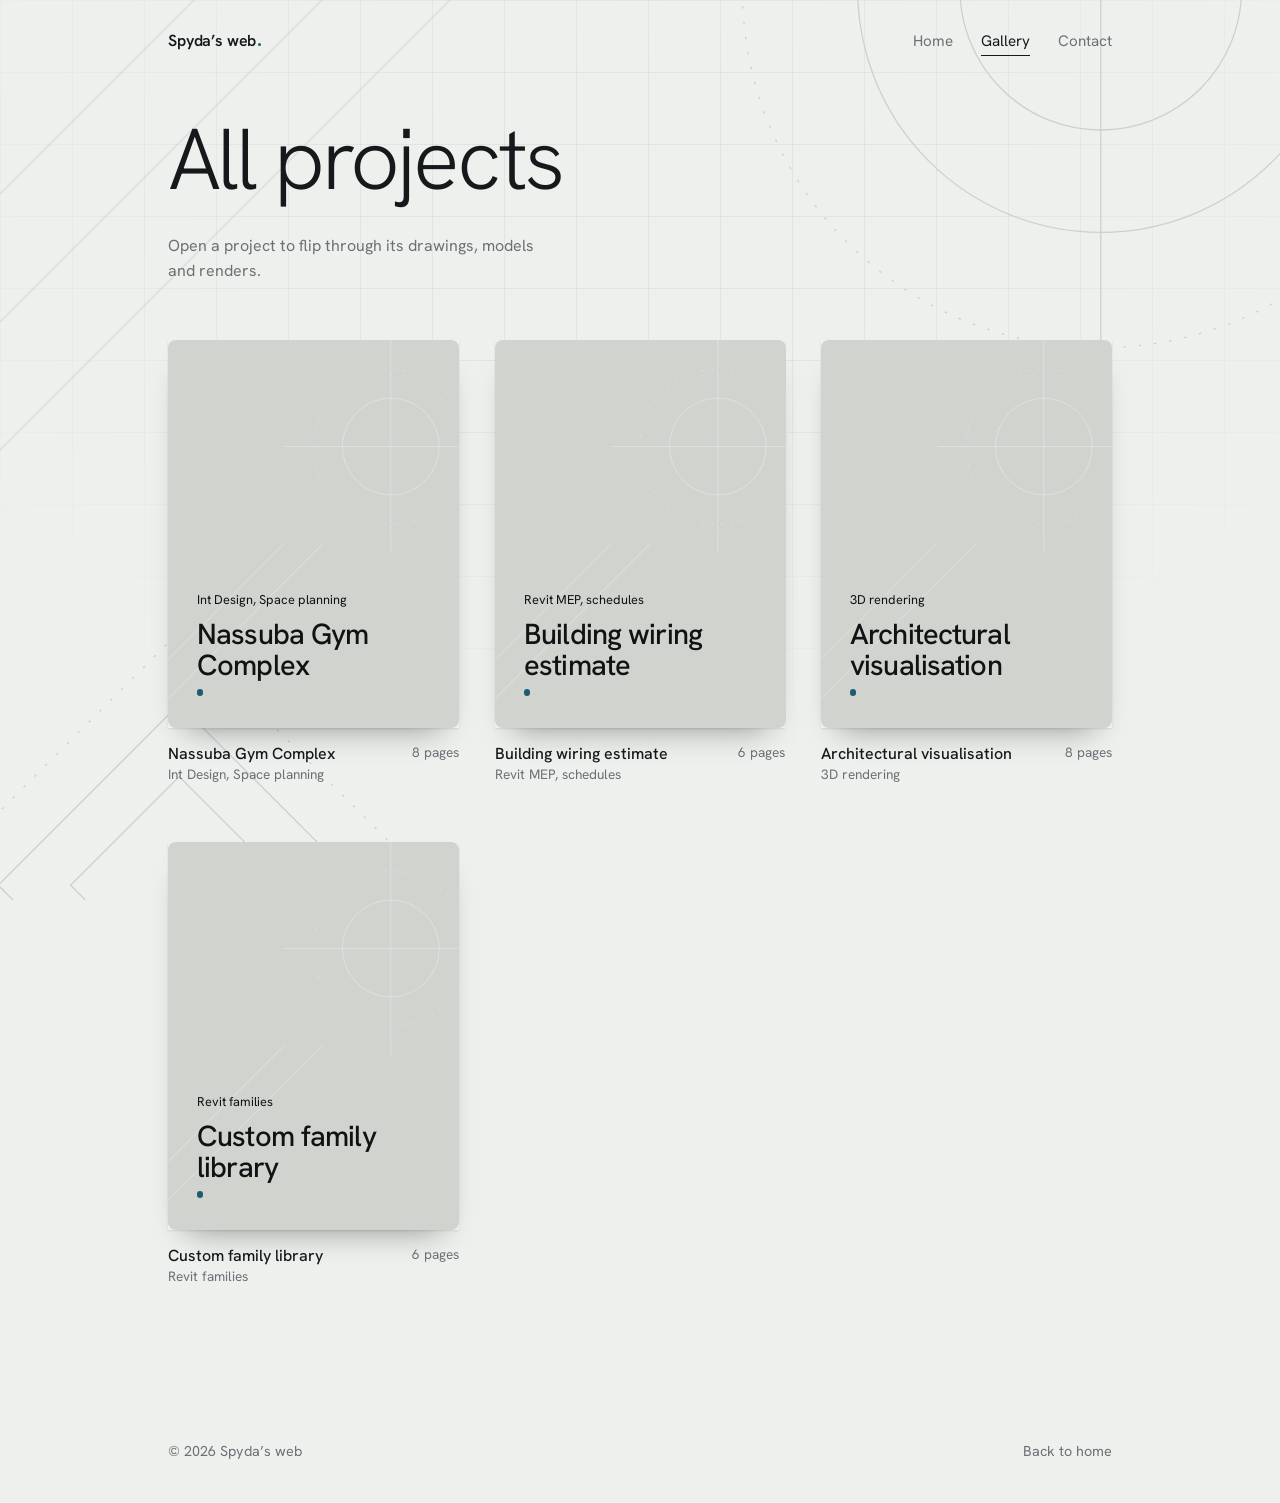
==== gallery.html @ 38e64f0e "Changes 001" ====
<!DOCTYPE html>
<html lang="en">
<head>
<meta charset="utf-8">
<meta name="viewport" content="width=device-width, initial-scale=1, viewport-fit=cover">
<title>Gallery · Spyda’s web</title>
<link rel="preconnect" href="https://fonts.googleapis.com">
<link rel="preconnect" href="https://fonts.gstatic.com" crossorigin>
<link href="https://fonts.googleapis.com/css2?family=Hanken+Grotesk:wght@300;400;500;600&display=swap" rel="stylesheet">
<link rel="stylesheet" href="gallery.css">
<link rel="stylesheet" href="style.css">
</head>
<body>
<div class="bg" aria-hidden="true"></div>
<svg class="geo" viewBox="0 0 1000 1000" preserveAspectRatio="xMidYMid slice" fill="none" stroke="currentColor" aria-hidden="true">
  <path d="M0 300L300 0M0 400L400 0M0 500L500 0" opacity=".6"/>
  <g class="spin"><circle cx="860" cy="140" r="110"/><circle cx="860" cy="140" r="190"/><circle cx="860" cy="140" r="280" stroke-dasharray="2 10"/><path d="M860 -150V430M570 140H1150"/></g>
  <g class="spin r"><rect x="40" y="740" width="200" height="200" transform="rotate(45 140 840)"/><rect x="80" y="780" width="120" height="120" transform="rotate(45 140 840)"/><rect x="0" y="700" width="280" height="280" stroke-dasharray="2 10" transform="rotate(45 140 840)"/></g>
</svg>

<header id="site-header">
  <div class="wrap">
    <a class="logo" href="index.html">Spyda’s web<i class="dot"></i></a>
    <nav aria-label="Main">
      <a class="ul" href="index.html">Home</a>
      <a class="ul on" href="gallery.html">Gallery</a>
      <a class="ul" href="index.html#contact">Contact</a>
    </nav>
  </div>
</header>

<main class="wrap">
  <div class="top">
    <h1>All projects</h1>
    <p class="sub">Open a project to flip through its drawings, models and renders.</p>
  </div>
  <ul class="shelf" id="shelf"></ul>
</main>

<footer><div class="wrap"><span>© 2026 Spyda’s web</span><a class="ul" href="index.html">Back to home</a></div></footer>

<script src="gallery.js"></script>
<script>
var shelf=document.getElementById('shelf');
PROJECTS.forEach(function(p,i){
  var li=document.createElement('li'), a=document.createElement('a');
  a.className='card'; a.href='reader.html?p='+p.id; a.style.setProperty('--i',i);
  a.innerHTML='<div class="cover"></div><div class="meta"><span>'+p.title+'</span><small>'+p.pages.length+' pages</small></div><span class="tag">'+p.tag+'</span>';
  a.querySelector('.cover').appendChild(pageEl(p,0));
  li.appendChild(a); shelf.appendChild(li);
});
var cards=document.querySelectorAll('.card');
if('IntersectionObserver' in window){
  var io=new IntersectionObserver(function(es){es.forEach(function(e){if(e.isIntersecting){e.target.classList.add('in');io.unobserve(e.target)}})},{threshold:.15});
  cards.forEach(function(c){io.observe(c)});
}else{cards.forEach(function(c){c.classList.add('in')})}


const header = document.getElementById('site-header');

const onScroll = () => {
  header.classList.toggle('scrolled', window.scrollY > 20);
};

window.addEventListener('scroll', onScroll, { passive: true });
onScroll(); // run once in case the page loads already scrolled

</script>
</body>
</html>
---- gallery.css ----
:root{
  --bg:#EEF0EE;--ink:#16191B;--muted:#6A7174;--line:#CBD0CE;--accent:#1D5C73;--grid:rgba(22,25,27,.055);
  --ease:cubic-bezier(.22,.8,.24,1);
  box-sizing:border-box;
  padding-top:env(safe-area-inset-top,0px);
  padding-bottom:env(safe-area-inset-bottom,0px);
}
@media (prefers-color-scheme:dark){
  :root:not([data-theme="light"]){--bg:#121517;--ink:#E7EBEA;--muted:#8B9496;--line:#2B3235;--accent:#6FB6CF;--grid:rgba(231,235,234,.05)}
}
:root[data-theme="dark"]{--bg:#121517;--ink:#E7EBEA;--muted:#8B9496;--line:#2B3235;--accent:#6FB6CF;--grid:rgba(231,235,234,.05)}
*,*::before,*::after{box-sizing:inherit}
html{scroll-behavior:smooth}
body{margin:0;background:var(--bg);color:var(--ink);font-family:"Hanken Grotesk",system-ui,-apple-system,"Segoe UI",sans-serif;line-height:1.6;-webkit-font-smoothing:antialiased}
a{color:inherit;text-decoration:none}
:focus-visible{outline:2px solid var(--accent);outline-offset:4px;border-radius:2px}
.wrap{max-width:1040px;margin:0 auto;padding:0 clamp(20px,5vw,48px)}

header .wrap{display:flex;justify-content:space-between;align-items:center;padding-top:28px;padding-bottom:28px}
.logo{font-weight:600;letter-spacing:-.01em;display:inline-flex;align-items:baseline}
.dot{display:inline-block;width:.2em;height:.2em;border-radius:50%;background:var(--accent);margin-left:.1em}
nav{display:flex;gap:28px;font-size:.95rem;color:var(--muted)}
.ul{position:relative;transition:color .3s}
.ul::after{content:"";position:absolute;left:0;right:0;bottom:-3px;height:1px;background:currentColor;transform:scaleX(0);transform-origin:left;transition:transform .45s var(--ease)}
.ul:hover,.ul:focus-visible,.ul.on{color:var(--ink)}
.ul:hover::after,.ul:focus-visible::after,.ul.on::after{transform:scaleX(1)}

/* ambience */
.bg{position:fixed;inset:0;z-index:-1;pointer-events:none;background-image:linear-gradient(var(--grid) 1px,transparent 1px),linear-gradient(90deg,var(--grid) 1px,transparent 1px);background-size:72px 72px;-webkit-mask-image:radial-gradient(ellipse 80% 70% at 50% 25%,#000 25%,transparent 85%);mask-image:radial-gradient(ellipse 80% 70% at 50% 25%,#000 25%,transparent 85%)}
.geo{position:fixed;inset:0;width:100%;height:100%;z-index:-1;pointer-events:none;color:var(--line)}
.spin{transform-box:fill-box;transform-origin:center;animation:spin 140s linear infinite}
.spin.r{animation-duration:200s;animation-direction:reverse}
@keyframes spin{to{transform:rotate(360deg)}}

/* pages (shared by shelf covers, reader and thumbnails) */
.page{border-radius: 0.5rem; position:relative;width:100%;height:100%;background:#d0d3ce;color:#16191B;overflow:hidden;container-type:inline-size}
.page.blank{background:transparent}
.page img{display:block;width:100%;height:100%;object-fit:cover;user-select:none;-webkit-user-drag:none}
.page svg{position:absolute;inset:0;width:100%;height:100%}
.pc{position:absolute;inset:0;padding:11cqw 10cqw;display:flex;flex-direction:column;justify-content:flex-end;align-items:flex-start;gap:3cqw}
.pc span{font-size:4.4cqw;color:#0f1213}
.pc b{color:#101314; font-weight:500;font-size:10cqw;line-height:1.05;letter-spacing:-.03em;max-width:12ch}
.pc .dot{background:#1D5C73;width:2.2cqw;height:2.2cqw;margin:0}
.page-content-links {
  position: absolute;
  top: 5px;
  left: 40px;
  right: 40px;
  bottom: 60px;
  z-index: 10;
  display: flex;
  flex-direction: column;
  justify-content: center;
  align-items: center;
  text-align: center;
}

.page-content-links h3 {
  font-family: 'Hanken Grotesk', sans-serif;
  margin-bottom: 20px;
  color: #16191B;
}

.links-container {
  display: flex;
  flex-direction: column;
  gap: 5px;
}

.page-link {
  display: inline-block;
  padding: 8px 16px;
  background-color: #16191B;
  color: #ffffff;
  text-decoration: none;
  border-radius: 4px;
  font-family: 'Hanken Grotesk', sans-serif;
  font-size: 13px;
  transition: background-color 0.2s;
}

.page-link:hover {
  background-color: #33393d;
}

/* shelf */
.top{padding:clamp(40px,30vw,88px) 0 clamp(28px,5vw,56px); margin-top: 3vh;}
h1{font-weight:300;font-size:clamp(2.2rem,6vw,4.2rem);letter-spacing:-.035em;line-height:1.05;margin:0 0 16px}
.sub{color:var(--muted);max-width:44ch;margin:0}
.shelf{list-style:none;margin:0;padding:0 0 clamp(60px,10vw,120px);display:grid;grid-template-columns:repeat(auto-fill,minmax(min(100%,230px),1fr));gap:clamp(32px,5vw,56px) clamp(20px,3vw,36px)}
.card{display:block;opacity:0;transform:translateY(28px);transition:opacity .9s var(--ease),transform .9s var(--ease);transition-delay:calc(var(--i)*80ms)}
.card.in{opacity:1;transform:none}
.cover{aspect-ratio:3/4;box-shadow:0 1px 2px rgba(0,0,0,.1),0 18px 30px -18px rgba(0,0,0,.4);transition:transform .6s var(--ease),box-shadow .6s var(--ease)}
.card:hover .cover,.card:focus-visible .cover{transform:translateY(-10px);box-shadow:0 1px 2px rgba(0,0,0,.1),0 30px 40px -20px rgba(0,0,0,.45)}
.meta{display:flex;justify-content:space-between;gap:12px;padding-top:16px;font-weight:500;line-height:1.3}
.meta small,.tag{color:var(--muted);font-weight:400;font-size:.85rem;white-space:nowrap}
.tag{display:block;white-space:normal}

footer{padding:32px 0 40px;color:var(--muted);font-size:.9rem}
footer .wrap{display:flex;justify-content:space-between;gap:16px;flex-wrap:wrap}

@media (prefers-reduced-motion:reduce){
  *,*::before,*::after{animation-duration:.01ms!important;animation-delay:0s!important;transition-duration:.01ms!important;transition-delay:0s!important}
  html{scroll-behavior:auto}
  .spin{animation:none!important}
}
---- style.css ----
:root{
  --bg:#EEF0EE; 
  --ink:#16191B; 
  --muted:#6A7174; 
  --line:#CBD0CE; 
  --accent:#1D5C73; 
  --grid:rgba(22,25,27,.055);
    --transitions: all 400ms ease;
  --ease:cubic-bezier(.22,.8,.24,1);
  box-sizing:border-box;
  padding-top:env(safe-area-inset-top,0px);
  padding-bottom:env(safe-area-inset-bottom,0px);
}
@media (prefers-color-scheme:dark){
  :root:not([data-theme="light"]){
    --bg:#121517;
    --ink:#E7EBEA;
    --muted:#8B9496;
    --line:#2B3235;
    --accent:#6FB6CF;
    --grid:rgba(231,235,234,.05)}
}
::-webkit-scrollbar {
  display: none;
}

/* Solidify navbar on scroll */
header.window-scroll{
    background: white;
    padding: 1rem;
    border-radius: 1rem;
    transition: var(--transitions);
    nav{
        color: var(--ink);
    }
}

:root[data-theme="dark"]{--bg:#121517;--ink:#E7EBEA;--muted:#8B9496;--line:#2B3235;--accent:#6FB6CF;--grid:rgba(231,235,234,.05)}
*,*::before,*::after{box-sizing:inherit}
html{scroll-behavior:smooth;scroll-padding-top:env(safe-area-inset-top,0px)}
body{margin:0;background:var(--bg);color:var(--ink);font-family:"Hanken Grotesk",system-ui,-apple-system,"Segoe UI",sans-serif;font-weight:400;line-height:1.6;-webkit-font-smoothing:antialiased}
a{color:inherit;text-decoration:none}
:focus-visible{outline:2px solid var(--accent);outline-offset:4px;border-radius:2px}
header{
  position:fixed;
  top:0;
  left:0;
  right:0;
  z-index:11;
  background:transparent;
  transition:background-color .3s ease, box-shadow .3s ease;
}

header.scrolled{
  background:var(--muted);          /* solid colour */
  box-shadow:0 1px 0 rgba(0,0,0,.08);  /* optional subtle edge */
  .wrap, nav{
    color: var(--line);
  }
}

/* inner content stays centered; no longer needs to be fixed */
.wrap{
  box-sizing:border-box;
  max-width:1040px;
  margin:0 auto;
  padding:0 clamp(20px,5vw,48px);
}

header .wrap{
  display:flex;
  justify-content:space-between;
  align-items:center;
  padding-top:28px;
  padding-bottom:28px;
  transition:padding .3s ease;
}

header.scrolled .wrap{
  padding-top:16px;                    /* optional: shrink the header on scroll */
  padding-bottom:16px;
  border-radius: 0.5rem;
}

.logo{font-weight:600;letter-spacing:-.01em;display:inline-flex;align-items:baseline}

.dot{display:inline-block;width:.2em;height:.2em;border-radius:50%;background:var(--accent);margin-left:.1em}

/* intro */
.veil{position:fixed;inset:0;z-index:90;background:#121517}
.mark{position:fixed;inset:0;z-index:91;display:grid;place-items:center;pointer-events:none;color:#E7EBEA}
.mark-t{opacity:0;display:inline-flex;align-items:baseline;font-weight:600;letter-spacing:-.01em;font-size:clamp(2.2rem,9vw,5rem);line-height:1.6;will-change:transform}
.mark .dot{background:#6FB6CF}
html.hold *{animation-play-state:paused!important}
html.hold-logo{overflow:hidden}
html.hold-logo .logo{visibility:hidden}

/* ambience */
.bg{position:fixed;inset:0;z-index:-1;pointer-events:none;background-image:linear-gradient(var(--grid) 1px,transparent 1px),linear-gradient(90deg,var(--grid) 1px,transparent 1px);background-size:72px 72px;-webkit-mask-image:radial-gradient(ellipse 80% 70% at 50% 25%,#000 25%,transparent 85%);mask-image:radial-gradient(ellipse 80% 70% at 50% 25%,#000 25%,transparent 85%)}
.geo{position:fixed;inset:0;width:100%;height:100%;z-index:-1;pointer-events:none;color:var(--line)}
.spin{transform-box:fill-box;transform-origin:center;animation:spin 140s linear infinite}
.spin.r{animation-duration:200s;animation-direction:reverse}
@keyframes spin{to{transform:rotate(360deg)}}
nav{display:flex;gap:28px;font-size:.95rem;color:var(--muted)}
.ul{position:relative;transition:color .3s}
.ul::after{content:"";position:absolute;left:0;right:0;bottom:-3px;height:1px;background:currentColor;transform:scaleX(0);transform-origin:left;transition:transform .45s var(--ease)}
.ul:hover,.ul:focus-visible{color:var(--ink)}
.ul:hover::after,.ul:focus-visible::after{transform:scaleX(1)}

/* hero */
.hero{padding:clamp(48px,25vw,120px) 0 clamp(40px,8vw,96px)}
h1{font-weight:300;font-size:clamp(2.3rem,7.2vw,5.4rem);line-height:1.04;letter-spacing:-.035em;margin:0 0 28px;max-width:15ch}
h1 span{display:block;overflow:hidden;padding-bottom:.08em}
h1 span i{display:block;font-style:normal;transform:translateY(105%);animation:rise 1s var(--ease) forwards;animation-delay:calc(var(--i)*.12s + .1s)}
@keyframes rise{to{transform:none}}
.intro{max-width:46ch;color:var(--muted);font-size:1.1rem;margin:0 0 36px;opacity:0;animation:fade .9s ease forwards .7s}
@keyframes fade{to{opacity:1}}
.cta{display:inline-flex;align-items:center;gap:12px;font-weight:500;padding:10px 22px;border:1px solid var(--ink);border-radius:999px;transition:background .4s var(--ease),color .4s var(--ease);opacity:0;animation:fade .9s ease forwards .9s}
.cta:hover,.cta:focus-visible{background:var(--ink);color:var(--bg)}

.plan{margin-top:clamp(40px,7vw,80px);color:var(--ink)}
.plan svg{display:block;width:100%;height:auto;overflow:visible}
.plan .d{fill:none;stroke:currentColor;stroke-width:1.4;stroke-dasharray:1;stroke-dashoffset:1;animation:draw 1.8s var(--ease) forwards;animation-delay:var(--d,0s)}
.plan .g{stroke:var(--line);stroke-width:1}
.plan .a{stroke:var(--accent)}
.plan text{font-family:inherit;font-size:11px;fill:var(--muted);opacity:0;animation:fade .8s ease forwards 2.2s}
.plan .b{fill:var(--bg)}
@keyframes draw{to{stroke-dashoffset:0}}

/* sections */
section{padding:clamp(48px,8vw,96px) 0;border-top:1px solid var(--line)}
.head{
    transform:translateY(105%);animation:rise 1s var(--ease) forwards;animation-delay:calc(var(--i)*.12s + .1s);
    display:grid;grid-template-columns:1fr;gap:12px;margin-bottom:36px}
h2{font-weight:400;font-size:clamp(1.6rem,3.4vw,2.2rem);letter-spacing:-.02em;line-height:1.15;margin:0}
@media(min-width:760px){.head{grid-template-columns:240px 1fr}}

.work{list-style:none;margin:0;padding:0;
transform:translateY(105%);animation:rise 1s var(--ease) forwards;animation-delay:calc(var(--i)*.12s + .1s)
}
.work li{border-top:1px solid var(--line)}
.work li:last-child{border-bottom:1px solid var(--line)}
.work button{all:unset;box-sizing:border-box;cursor:pointer;width:100%;display:flex;justify-content:space-between;align-items:center;gap:20px;padding:26px 0;font-size:clamp(1.15rem,2.4vw,1.55rem);letter-spacing:-.015em;transition:padding .5s var(--ease),color .3s}
.work button:focus-visible{outline:2px solid var(--accent);outline-offset:2px}
.work button:hover{padding-left:12px}
.plus{flex:none;width:18px;height:18px;position:relative;color:var(--muted)}
.plus::before,.plus::after{content:"";position:absolute;left:0;right:0;top:50%;height:1.5px;background:currentColor;transition:transform .5s var(--ease)}
.plus::after{transform:rotate(90deg)}
li.open .plus::after{transform:rotate(0)}
li.open .plus{color:var(--accent)}
.panel{display:grid;grid-template-rows:0fr;transition:grid-template-rows .6s var(--ease)}
li.open .panel{grid-template-rows:1fr}
.panel>div{overflow:hidden}
.panel p{margin:0 0 12px;max-width:56ch;color:var(--muted)}
.panel small{display:block;margin-bottom:28px;color:var(--accent);font-weight:500}

.skills{list-style:none;margin:0;padding:0;display:grid;grid-template-columns:1fr;gap:0 40px}
.skills li{padding:16px 0;border-bottom:1px solid var(--line);transition:padding .4s var(--ease)}
.skills li:hover{padding-left:10px}
@media(min-width:620px){
.cta{
    padding: 1rem 1rem;
}
.skills{grid-template-columns:1fr 1fr}}

.contact h2{font-size:clamp(2rem,6vw,4rem);font-weight:300;letter-spacing:-.03em;margin-bottom:28px}
.mail{font-size:clamp(1.1rem,2.6vw,1.6rem)}
footer{padding:32px 0 40px;color:var(--muted);font-size:.9rem}
footer .wrap{display:flex;justify-content:space-between;gap:16px;flex-wrap:wrap}

@media (prefers-reduced-motion:reduce){
  *,*::before,*::after{animation-duration:.01ms!important;animation-delay:0s!important;transition-duration:.01ms!important}
  html{scroll-behavior:auto}
  .spin{animation:none!important}
  .veil,.mark{display:none}
}
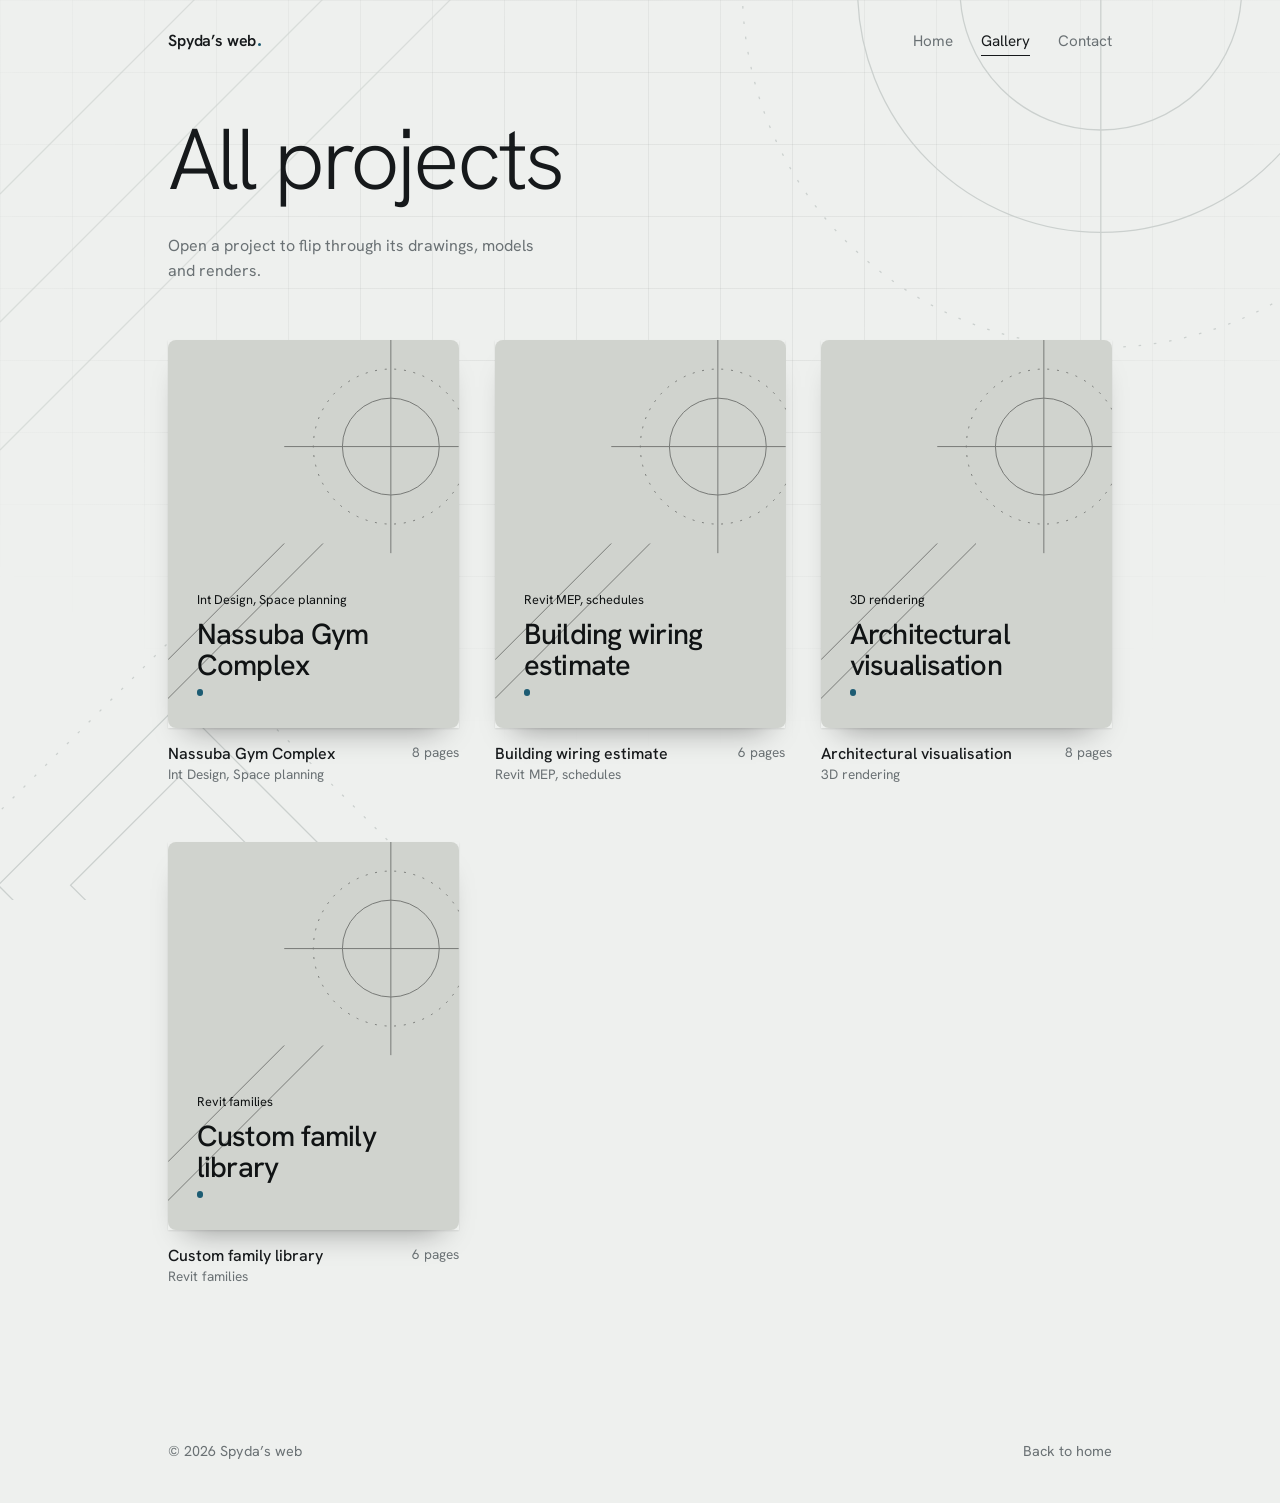
==== commit 94569257: "Changes 002" ====
--- a/gallery.html
+++ b/gallery.html
@@ -11,6 +11,10 @@
 <link rel="stylesheet" href="style.css">
 </head>
 <body>
+
+ <div id="curtain"></div>
+
+
 <div class="bg" aria-hidden="true"></div>
 <svg class="geo" viewBox="0 0 1000 1000" preserveAspectRatio="xMidYMid slice" fill="none" stroke="currentColor" aria-hidden="true">
   <path d="M0 300L300 0M0 400L400 0M0 500L500 0" opacity=".6"/>
@@ -65,6 +69,7 @@
 window.addEventListener('scroll', onScroll, { passive: true });
 onScroll(); // run once in case the page loads already scrolled
 
+
 </script>
 </body>
 </html>
--- a/style.css
+++ b/style.css
@@ -34,6 +34,27 @@
         color: var(--ink);
     }
 }
+
+/* Curtain loader */
+/* ── CURTAIN ── */
+    #curtain {
+      border-bottom-left-radius: 0.5rem;
+      border-bottom-right-radius: 3rem;
+      position: fixed;
+      inset: 0;
+      background: rgb(179, 167, 167);
+      z-index: 9999;
+      pointer-events: none;
+      transform: translateY(0%);
+      transition: transform 0.3s cubic-bezier(0.77, 0, 0.175, 1);
+      /* background-image: url('Images/White/logo.png'); */
+      background-position: center;
+      background-size: 8rem auto;
+      background-repeat: no-repeat;
+      }
+    #curtain.up   { transform: translateY(-100%); }
+    #curtain.down { transform: translateY(0%); }
+
 
 :root[data-theme="dark"]{--bg:#121517;--ink:#E7EBEA;--muted:#8B9496;--line:#2B3235;--accent:#6FB6CF;--grid:rgba(231,235,234,.05)}
 *,*::before,*::after{box-sizing:inherit}
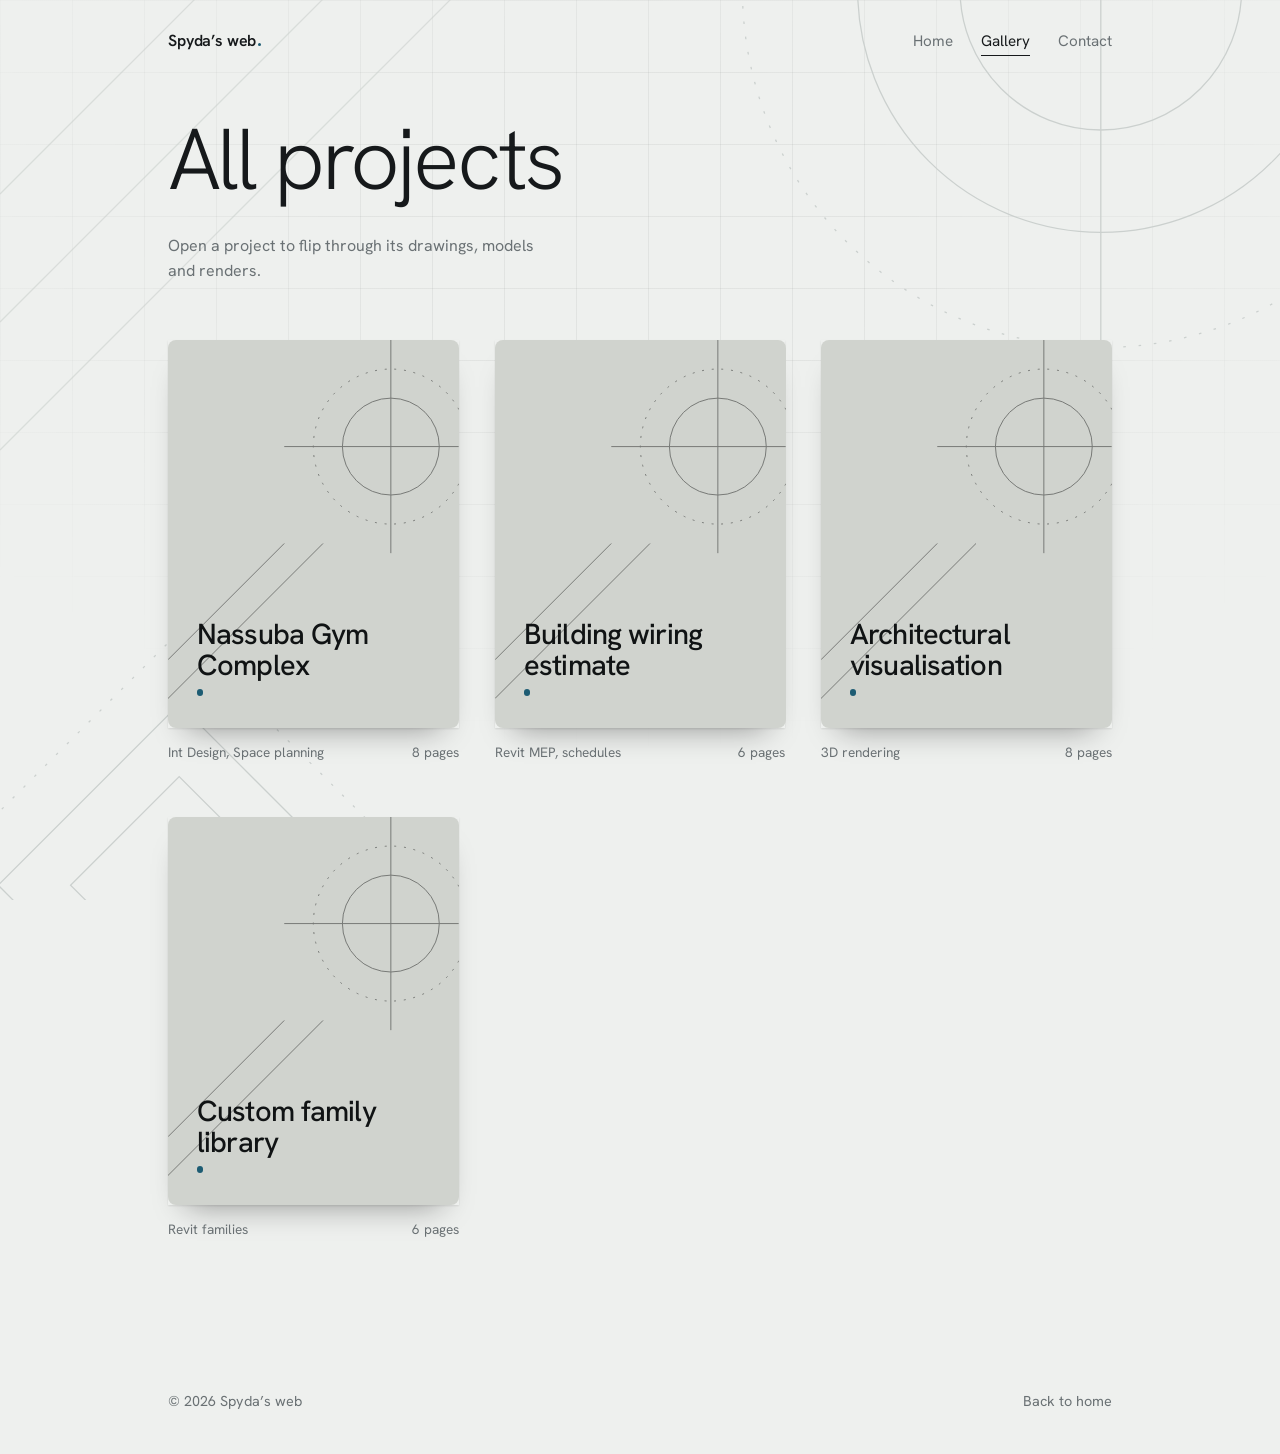
==== commit 44920005: "Changes 004" ====
--- a/gallery.html
+++ b/gallery.html
@@ -49,7 +49,7 @@
 PROJECTS.forEach(function(p,i){
   var li=document.createElement('li'), a=document.createElement('a');
   a.className='card'; a.href='reader.html?p='+p.id; a.style.setProperty('--i',i);
-  a.innerHTML='<div class="cover"></div><div class="meta"><span>'+p.title+'</span><small>'+p.pages.length+' pages</small></div><span class="tag">'+p.tag+'</span>';
+  a.innerHTML='<div class="cover"></div><div class="meta"><span class="tag">'+p.tag+'</span><small>'+p.pages.length+' pages</small>';
   a.querySelector('.cover').appendChild(pageEl(p,0));
   li.appendChild(a); shelf.appendChild(li);
 });
--- a/gallery.css
+++ b/gallery.css
@@ -99,6 +99,22 @@
 footer{padding:32px 0 40px;color:var(--muted);font-size:.9rem}
 footer .wrap{display:flex;justify-content:space-between;gap:16px;flex-wrap:wrap}
 
+
+/* zoom icon + lightbox */
+.zoom{position:absolute;right:3.5cqw;bottom:3.5cqw;width:36px;height:36px;padding:0;border:0;border-radius:50%;background:rgba(18,21,23,.62);color:#fff;display:grid;place-items:center;cursor:pointer;opacity:0;transition:opacity .3s,background .3s;-webkit-backdrop-filter:blur(6px);backdrop-filter:blur(6px)}
+.page:hover .zoom,.zoom:focus-visible{opacity:1}
+@media(hover:none){.zoom{opacity:1}}
+.zoom:hover{background:#121517}
+.page .zoom svg{position:static;width:18px;height:18px}
+.th .zoom,.cover .zoom{display:none}
+.lb{position:fixed;inset:0;z-index:200;background:rgba(10,12,13,.94);display:flex;flex-direction:column;color:#E7EBEA;opacity:0;transition:opacity .3s}
+.lb.in{opacity:1}
+.lb-bar{display:flex;justify-content:space-between;align-items:center;gap:16px;padding:calc(16px + env(safe-area-inset-top,0px)) 20px 12px}
+.lb-bar button{width:40px;height:40px;margin-left:8px;border-radius:50%;border:1px solid #2b323500;background:none;color:inherit;font-size:1.3rem;cursor:pointer;transition:background .3s,color .3s}
+.lb-bar button:hover{background:#e7ebea00;color:#fdfeff}
+.lb-stage{flex:1;min-height:0;display:grid;place-items:center;overflow:hidden;touch-action:none;cursor:grab}
+.lb-stage img{max-width:100%;max-height:100%;object-fit:contain;user-select:none;-webkit-user-drag:none;will-change:transform}
+
 @media (prefers-reduced-motion:reduce){
   *,*::before,*::after{animation-duration:.01ms!important;animation-delay:0s!important;transition-duration:.01ms!important;transition-delay:0s!important}
   html{scroll-behavior:auto}
